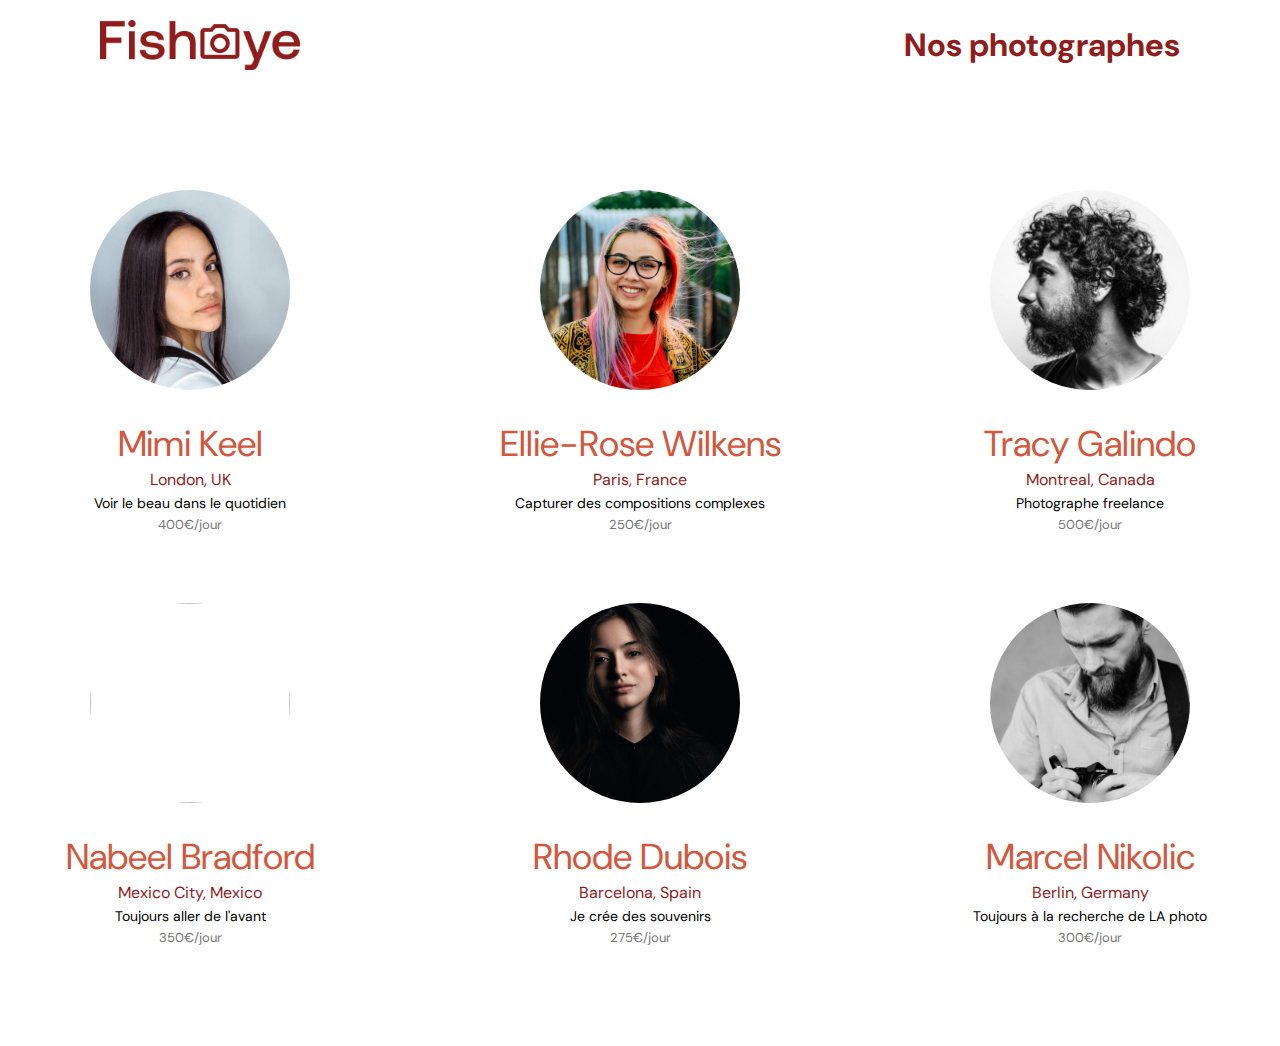
==== index.html @ fa62384c "first" ====
<!DOCTYPE html>
<html>
  <head>
    <link href="css/style.css" rel="stylesheet" type="text/css" />
    <meta charset="utf-8" />
    <link rel="icon" type="image/png" href="assets/favicon.png" />
    <link
      href="https://fonts.googleapis.com/css?family=DM+Sans&display=swap"
      rel="stylesheet"
    />
    <title>Fisheye</title>
  </head>
  <body>
    <header>
      <img src="assets/images/logo.png" class="logo" />
      <h1>Nos photographes</h1>
    </header>
    <main id="main">
      <div class="photographer_section"></div>
    </main>
    <footer></footer>
    <!-- JS -->
    <script src="scripts/factories/photographer.js"></script>
    <script src="scripts/pages/index.js"></script>
  </body>
</html>
---- css/style.css ----
@import url("photographer.css");

body {
  font-family: "DM Sans", sans-serif;
  margin: 0;
}

header {
  display: flex;
  flex-direction: row;
  justify-content: space-between;
  align-items: center;
  height: 90px;
}

h1 {
  color: #901c1c;
  margin-right: 100px;
}

.logo {
  height: 50px;
  margin-left: 100px;
}

.photographer_section {
  display: grid;
  grid-template-columns: 1fr 1fr 1fr;
  gap: 70px;
  margin-top: 100px;
}

.photographer_section article {
  justify-self: center;
  display: flex;
  justify-content: center;
  align-items: center;
  flex-direction: column;
}

.photographer_section article h2 {
  color: #d3573c;
  font-size: 36px;
  margin-bottom: 2px;
  font-weight: 400;
}

.photographer_section article img {
  height: 200px;
  width: 200px;
  object-fit: cover;
  border-radius: 50%;
}

.locationText {
  font-size: 16px;
  color: #901c1c;
  font-weight: 400;
}

.taglineText {
  font-size: 14px;
  font-weight: 400;
}

.priceText {
  font-size: 13px;
  color: #757575;
  font-weight: 400;
}

.infoText {
  display: flex;
  flex-direction: column;
  text-align: center;
  gap: 4px;
}

footer {
  width: auto;
  height: 100px;
  border: 0px solid black;
}
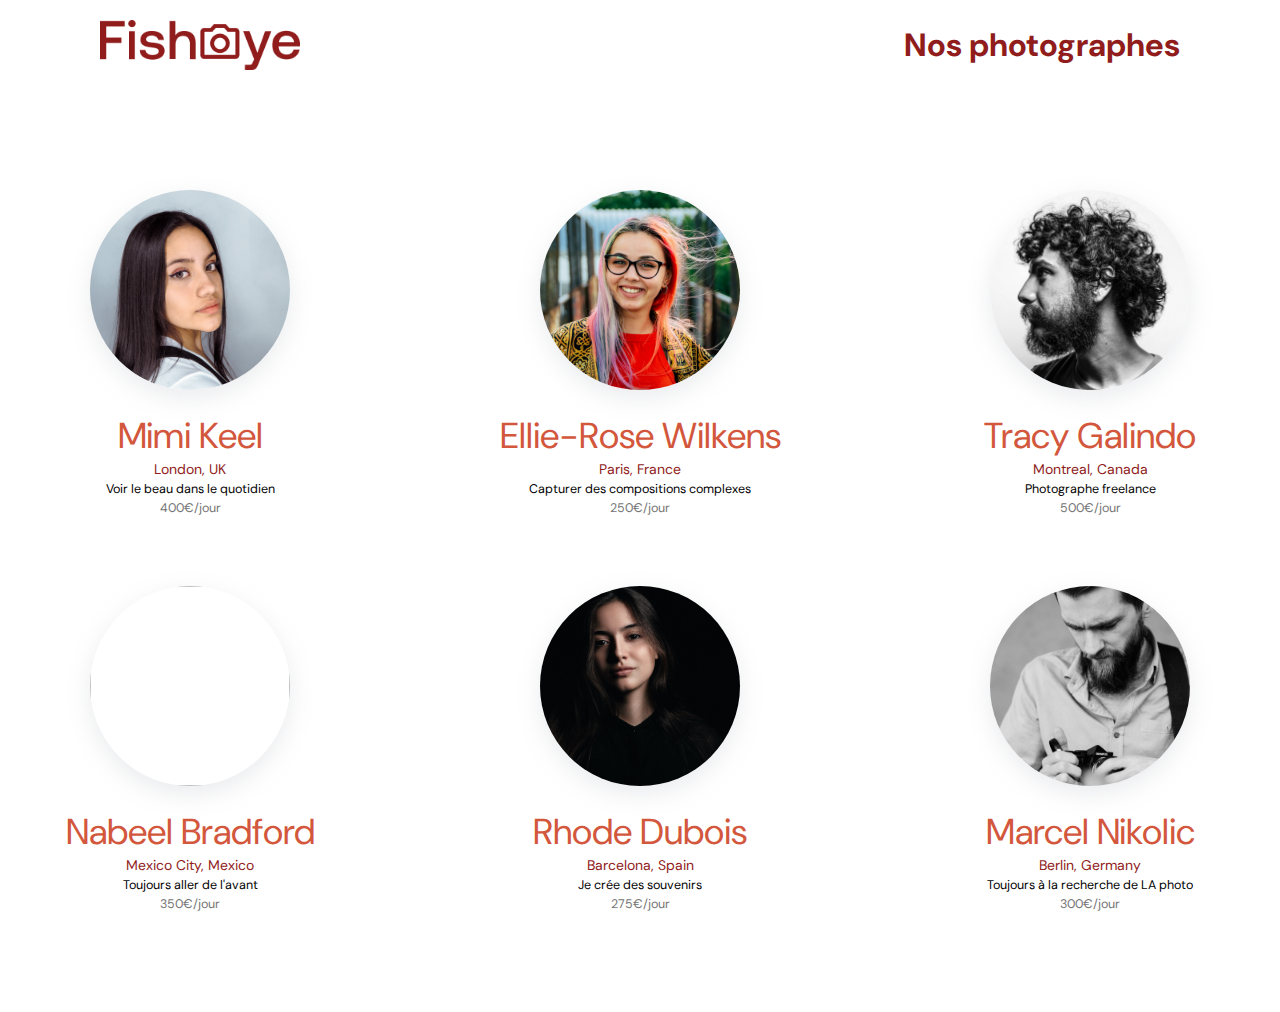
==== commit 340f80a1: "last" ====
--- a/index.html
+++ b/index.html
@@ -20,7 +20,7 @@
     </main>
     <footer></footer>
     <!-- JS -->
-    <script src="scripts/factories/photographer.js"></script>
+    <script src="scripts/factories/photographerCard.js"></script>
     <script src="scripts/pages/index.js"></script>
   </body>
 </html>
--- a/css/style.css
+++ b/css/style.css
@@ -30,41 +30,46 @@
   margin-top: 100px;
 }
 
-.photographer_section article {
+.photographer_section a {
   justify-self: center;
   display: flex;
   justify-content: center;
   align-items: center;
   flex-direction: column;
+  text-decoration: none;
 }
 
-.photographer_section article h2 {
+.photographer_section a h2 {
   color: #d3573c;
   font-size: 36px;
-  margin-bottom: 2px;
+  margin-top: 22px;
+  margin-bottom: 1px;
   font-weight: 400;
+  text-align: center;
 }
 
-.photographer_section article img {
+.photographer_section a img {
   height: 200px;
   width: 200px;
   object-fit: cover;
   border-radius: 50%;
+  box-shadow: rgba(149, 157, 165, 0.2) 0px 8px 24px;
 }
 
 .locationText {
-  font-size: 16px;
+  font-size: 14px;
   color: #901c1c;
   font-weight: 400;
 }
 
 .taglineText {
-  font-size: 14px;
+  font-size: 12.5px;
   font-weight: 400;
+  color: black;
 }
 
 .priceText {
-  font-size: 13px;
+  font-size: 12.5px;
   color: #757575;
   font-weight: 400;
 }
@@ -73,7 +78,7 @@
   display: flex;
   flex-direction: column;
   text-align: center;
-  gap: 4px;
+  gap: 3px;
 }
 
 footer {
@@ -81,3 +86,11 @@
   height: 100px;
   border: 0px solid black;
 }
+
+.imgHeader {
+  height: 200px;
+  width: 200px;
+  object-fit: cover;
+  border-radius: 50%;
+  box-shadow: rgba(149, 157, 165, 0.2) 0px 8px 24px;
+}
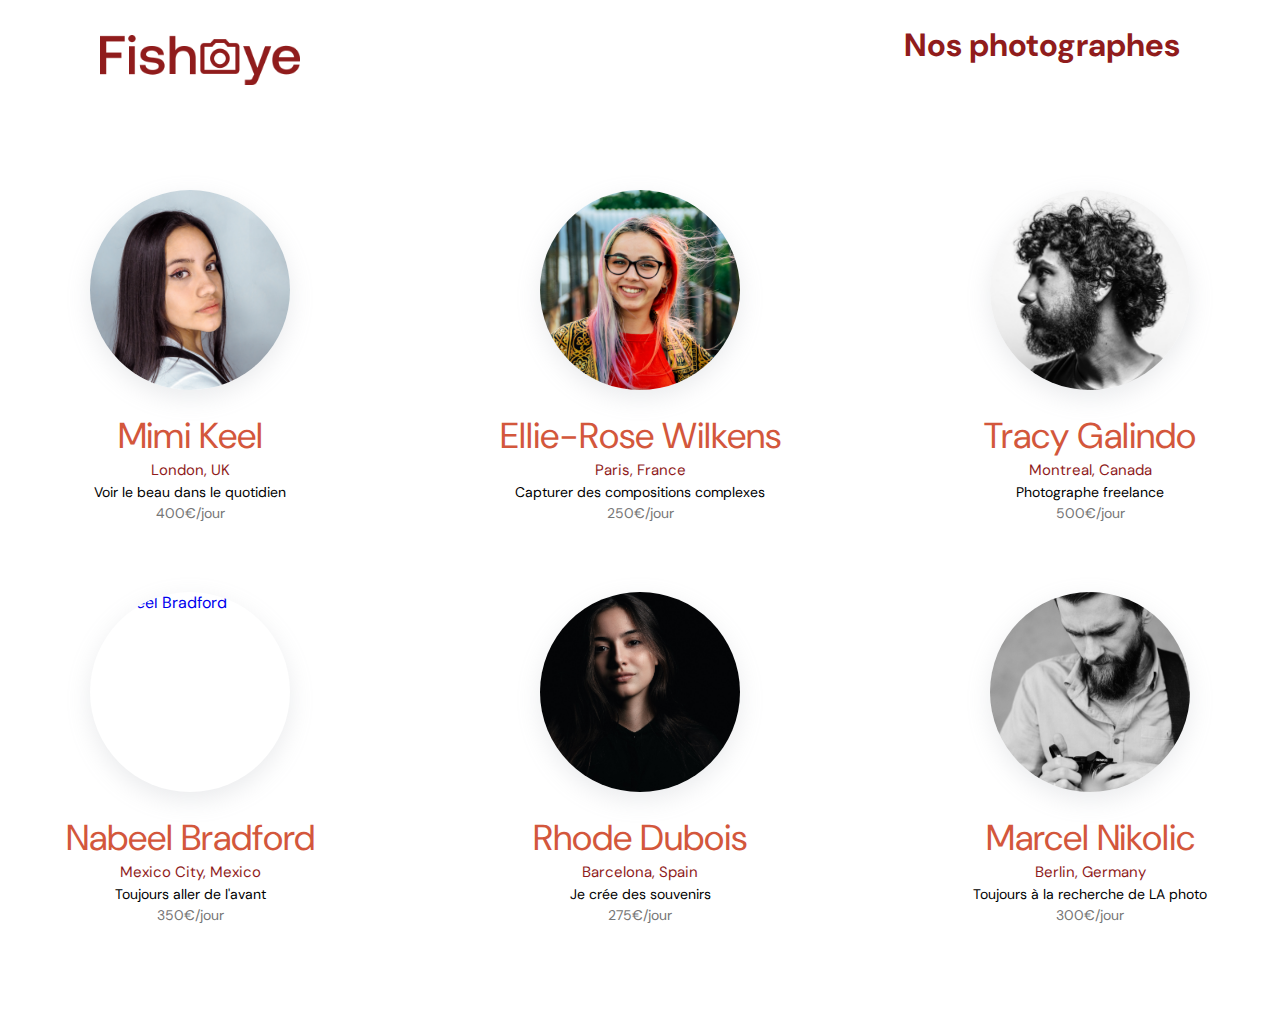
==== commit df5b7617: "alt on all pics" ====
--- a/index.html
+++ b/index.html
@@ -1,5 +1,5 @@
 <!DOCTYPE html>
-<html>
+<html lang="fr">
   <head>
     <link href="css/style.css" rel="stylesheet" type="text/css" />
     <meta charset="utf-8" />
@@ -12,7 +12,7 @@
   </head>
   <body>
     <header>
-      <img src="assets/images/logo.png" class="logo" />
+      <img alt="Logo Fisheye" src="assets/images/logo.png" class="logo" />
       <h1>Nos photographes</h1>
     </header>
     <main id="main">
--- a/css/style.css
+++ b/css/style.css
@@ -21,6 +21,7 @@
 .logo {
   height: 50px;
   margin-left: 100px;
+  margin-top: 30px;
 }
 
 .photographer_section {
@@ -46,6 +47,7 @@
   margin-bottom: 1px;
   font-weight: 400;
   text-align: center;
+  white-space: nowrap;
 }
 
 .photographer_section a img {
@@ -57,19 +59,19 @@
 }
 
 .locationText {
-  font-size: 14px;
+  font-size: 15px;
   color: #901c1c;
   font-weight: 400;
 }
 
 .taglineText {
-  font-size: 12.5px;
+  font-size: 14px;
   font-weight: 400;
   color: black;
 }
 
 .priceText {
-  font-size: 12.5px;
+  font-size: 14px;
   color: #757575;
   font-weight: 400;
 }
